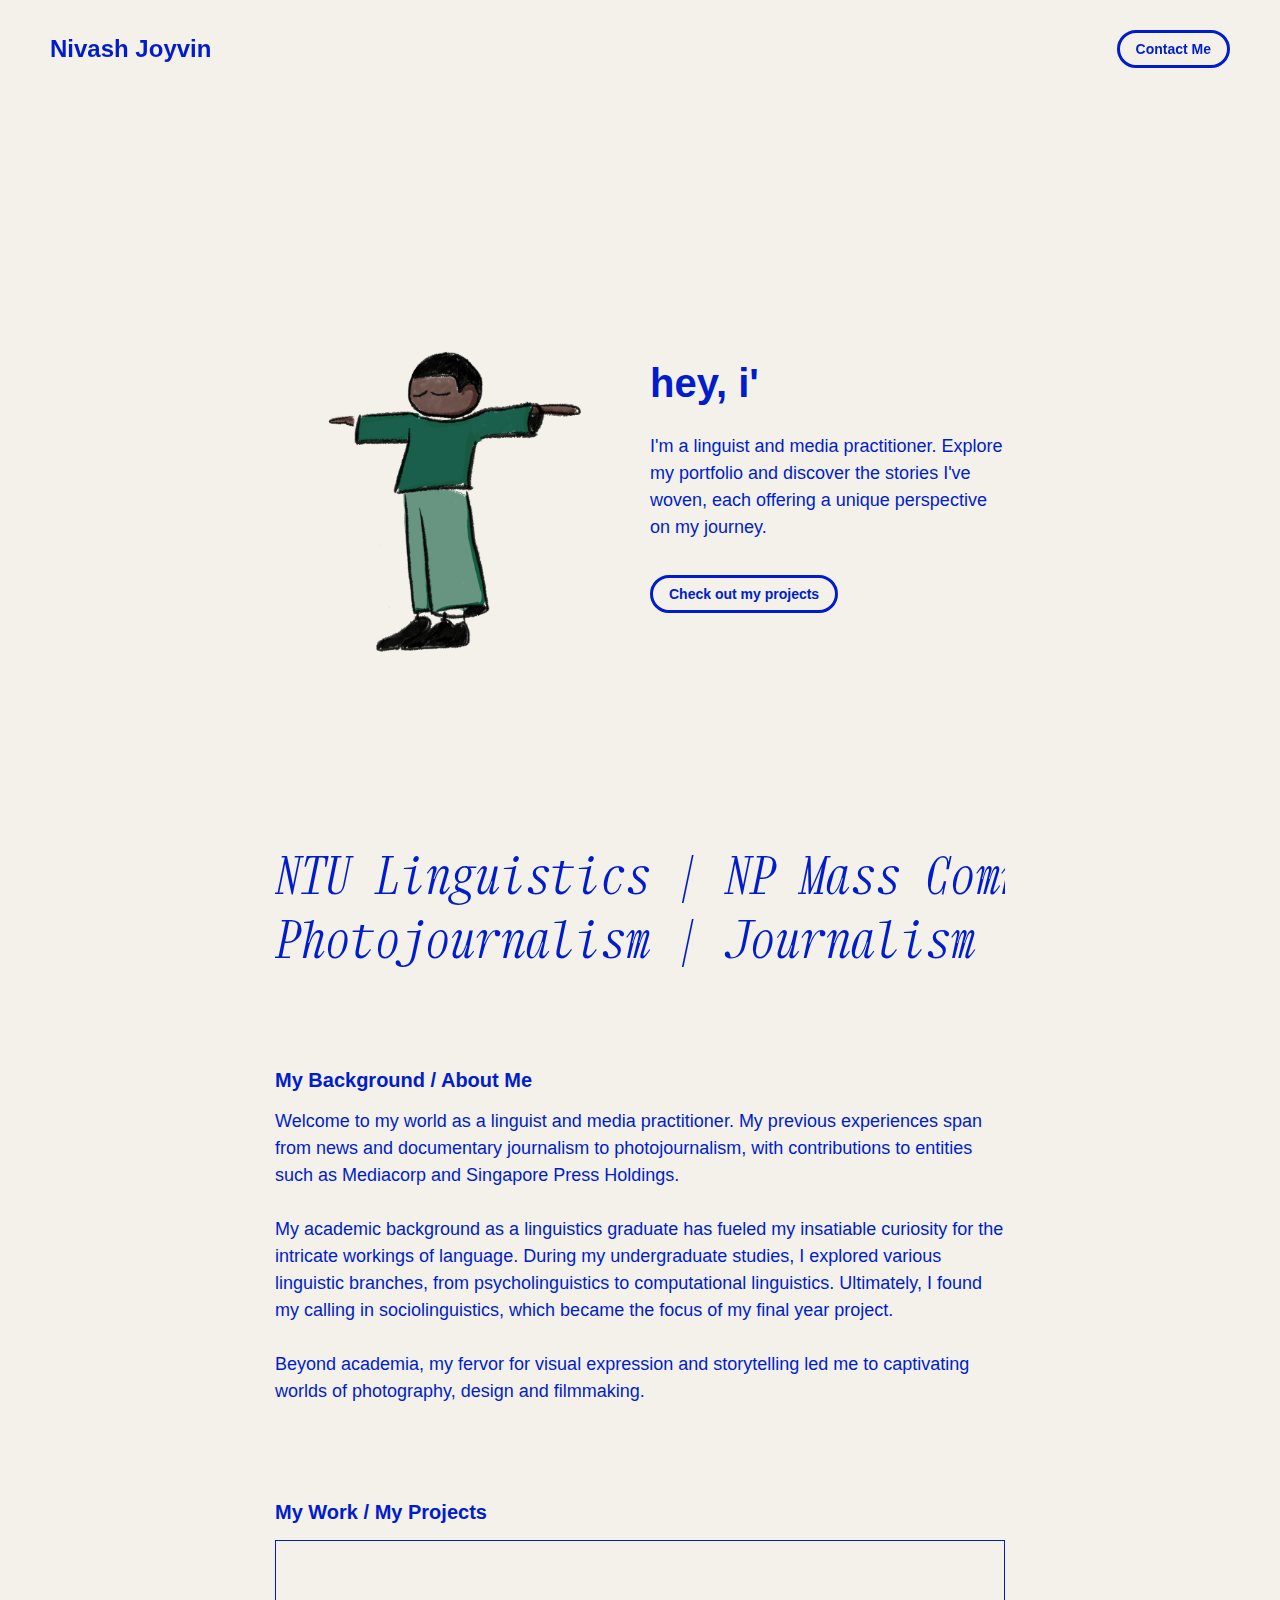
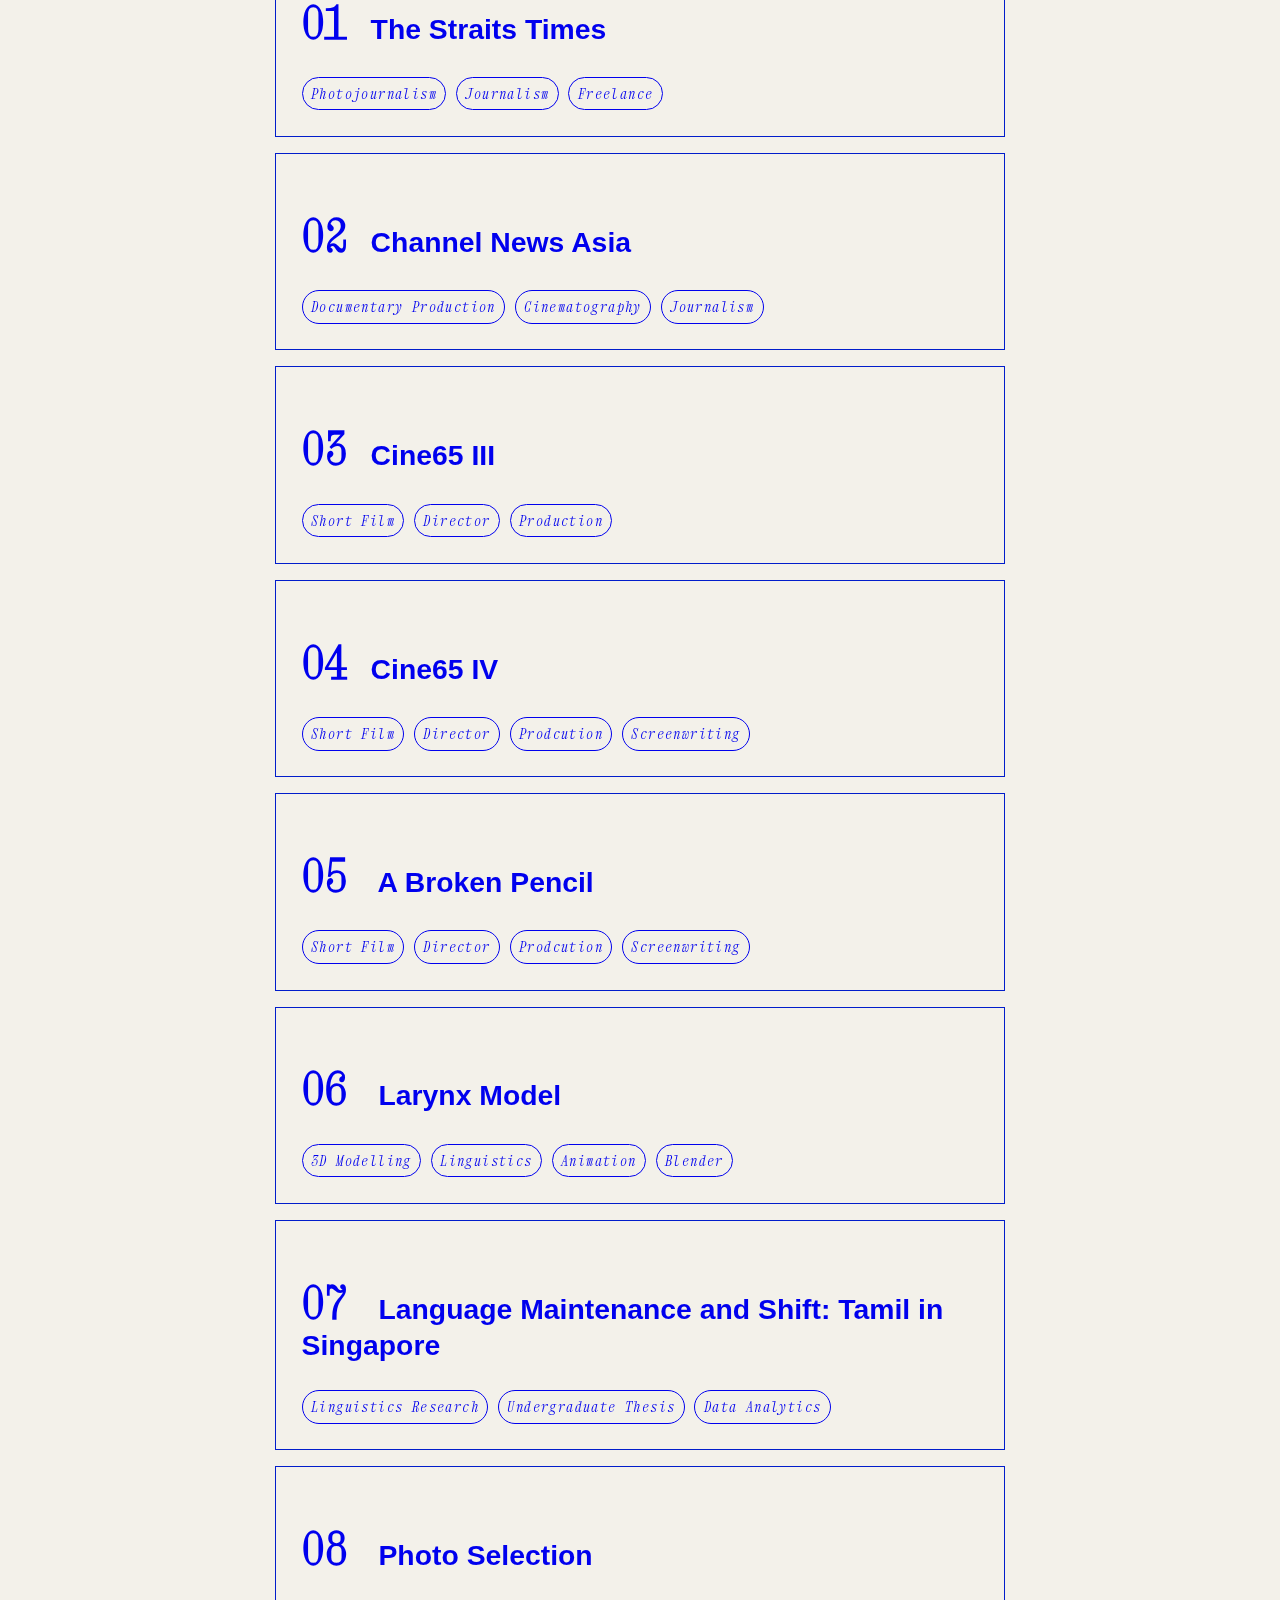
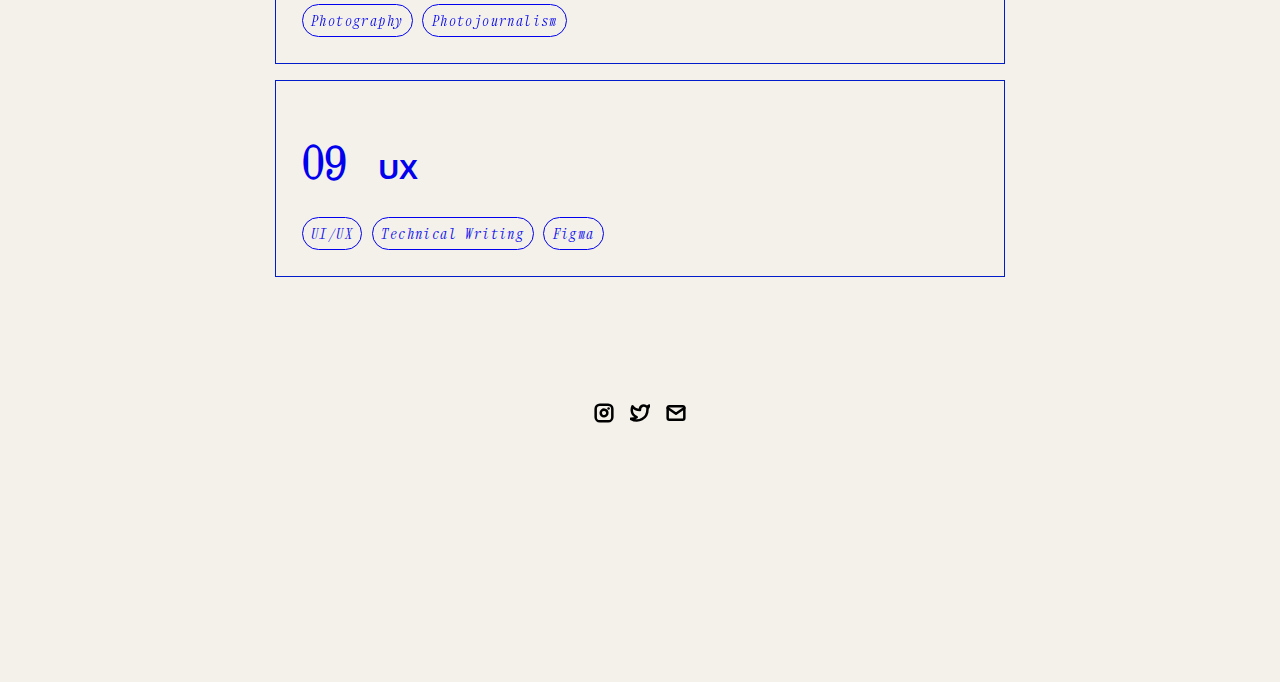
==== index.html @ 5ae0de82 "indrx_fox" ====
<!DOCTYPE html>
<html lang="en">
	<head>
		<meta charset="utf-8">

    <!-- 
      TODO

      Upload your Unemployable (or whatever photo you like) to the assets/images folder
      and change the name of the image below to match the uploaded one

      Change the title in the <title> tag to whatever you would like the title of your portfolio to be

      This should be the same across all pages.
     -->
    <link rel="icon" href="./assets/images/meart.png" />
		<title>nivash joyvin</title>
    <meta name="description" content="A portfolio template for the Unemployables community.">
    <meta name="viewport" content="width=device-width, initial-scale=1" />

		<link rel="stylesheet" href="./css/layout.css">

    
    <link rel="stylesheet" href="./css/typography.css">
    <link rel="stylesheet" href="./css/utilities.css">

		<script defer src="./js/script.js"></script>
	</head>
	<body>
    <!-- NAVBAR -->
    <div class="navbar">
      <a class="nav-title-link" href="./index.html">
        <!-- TODO - Change the "Portfolio Title" to whatever you want displayed in the top left -->
        <span class="nav-title">Nivash Joyvin</span>
         <!-- TODO - Change the email after 'mailto:' to your email address for contact -->
        <a class="button" href="mailto:nivash.jx@gmail.com">
          <span class="button-text">Contact Me</span>
        </a>
      </a>
    </div>

    <!-- MAIN PAGE CONTENT -->
    <div id="main-content">

      <!-- PORTFOLIO HEADER -->
      <div id="portfolio-header">
        <div id="portfolio-header-image-container">
          <!-- 
            TODO

            - Change the img "src" attribute to point to the Unemployable image you uploaded (or whatever image).
            - Change the number to point to your Unemployable & replace the OpenSea link with your own
            - If you aren't using an Unemployable as your image, remove the entire "a" element
          -->
          <img src="./assets/images/meart.png" class="portfolio-header-image" style="padding-bottom: 10%;">
        
        </div>

          <!-- 
            TODO

            - Change the main-title to whatver you want
            - Change the body-text after that to a quick introduction to what you do
            - Edit the button text if you feel like it. It will link to the projects section below.
          -->
        <div id="portfolio-header-text-container">
            <div class="header-text">
             <span class="main-title" id="main-title"></span> 
              <div class="body-text"> <br>
                I'm a linguist and media practitioner.
                Explore my portfolio and discover the stories I've woven, each offering a unique perspective on my journey.</div>
            </div>
            <a class="button" id="my-work-link">
              <span class="button-text">Check out my projects</span> 
            </a>
        </div>
          
      </div>
      <div class="horizontal-scrolling-items">

        <div class="horizontal-scrolling-items__item">
       NTU Linguistics | NP Mass Communication | NTU Linguistics | NP Mass Communication | NTU Linguistics | NP Mass Communication | NTU Linguistics | NP Mass Communication 
        </div>
        <div class="horizontal-scrolling-items__item">
          Photojournalism | Journalism | UX design | Videography | Writing | 3D modelling | Photojournalism | Journalism | UX design | Videography | Writing | 3D modelling |
          </div>
          
        </div>

      <!-- ABOUT SECTION -->
      <!-- 
        TODO

        - Change the subheader-text to whatever header you want
        - Add paragraphs using the <div class="body-text"></div> elements in the "about-section-content"
      -->
      <div id="about-section">
        <span class="subheader-text">My Background / About Me</span>
        <div class="about-section-content">
          <div class="body-text">
            Welcome to my world as a linguist and media practitioner. My previous experiences span from news and documentary journalism to photojournalism, with contributions to entities such as Mediacorp and Singapore Press Holdings.
            <br><br>
            My academic background as a linguistics graduate has fueled my insatiable curiosity for the intricate workings of language. During my undergraduate studies, I explored various linguistic branches, from psycholinguistics to computational linguistics. Ultimately, I found my calling in sociolinguistics, which became the focus of my final year project.
            <br><br>
            Beyond academia, my fervor for visual expression and storytelling led me to captivating worlds of photography, design and filmmaking. 
          </div>
        </div>
      </div>

      <!-- PROJECTS / MY WORK SECTION -->
      <div id="my-work-section">
        <!-- TODO - Change the subheader-text to whatever you want the Projects section header to say -->
        <span class="subheader-text">My Work / My Projects</span>

        <a href="project-pages/st.html" class="case-study-list-item w-inline-block">
           <div class="case-container">
            <h3 class="title-large" style="text-decoration: none;">
              <span class="text-span-8" style="text-decoration: none;">01</span>The Straits Times
            </h3>

            <div class="discipline-tags">
              <div class="tag">Photojournalism</div>
              <div class="tag">Journalism</div>
              <div class="tag">Freelance</div>
            </div>
            </div>
         </a>   

         <a href="project-pages/cna.html" class="case-study-list-item w-inline-block">
          <div class="case-container">
           <h3 class="title-large">
             <span class="text-span-8">02</span>Channel News Asia
           </h3>
           <div class="discipline-tags">
            <div class="tag">Documentary production</div>
            <div class="tag">Cinematography</div>
            <div class="tag">Journalism</div>
          </div>
           </div>
         </a>    

         <a href="project-pages/cine3.html" class="case-study-list-item w-inline-block">
          <div class="case-container">
           <h3 class="title-large">
             <span class="text-span-8">03</span>Cine65 III
           </h3>
           <div class="discipline-tags">
            <div class="tag">Short Film</div>
            <div class="tag">Director</div>
            <div class="tag">Production</div>
          </div>
           </div>
         </a>
         
         <a href="project-pages/cine4.html" class="case-study-list-item w-inline-block">
          <div class="case-container">
           <h3 class="title-large">
             <span class="text-span-8">04</span>Cine65 IV
           </h3>
           <div class="discipline-tags">
            <div class="tag">Short Film</div>
            <div class="tag">Director</div>
            <div class="tag">Prodcution</div>
            <div class="tag">Screenwriting</div>
          </div>
           </div>
         </a>  


         <a href="project-pages/pencil.html" class="case-study-list-item w-inline-block">
          <div class="case-container">
           <h3 class="title-large">
             <span class="text-span-8">05</span> A Broken Pencil
           </h3>
           <div class="discipline-tags">
            <div class="tag">Short Film</div>
            <div class="tag">Director</div>
            <div class="tag">Prodcution</div>
            <div class="tag">Screenwriting</div>
          </div>
           </div>
         </a>  


        
         <a href="project-pages/larynx.html" class="case-study-list-item w-inline-block">
          <div class="case-container">
           <h3 class="title-large">
             <span class="text-span-8">06</span> Larynx Model
           </h3>
           <div class="discipline-tags">
            <div class="tag">3D modelling</div>
            <div class="tag">Linguistics</div>
            <div class="tag">Animation</div>
            <div class="tag">Blender</div>
          </div>
           </div>
         </a> 
         
        
         <a href="project-pages/fyp.html" class="case-study-list-item w-inline-block">
          <div class="case-container">
           <h3 class="title-large">
             <span class="text-span-8">07</span> Language Maintenance and Shift: Tamil in Singapore
           </h3>
           <div class="discipline-tags">
            <div class="tag">Linguistics Research</div>
            <div class="tag">Undergraduate Thesis</div>
            <div class="tag">Data analytics</div>
          </div>
           </div>
         </a>  

         
         <a href="project-pages/photography.html" class="case-study-list-item w-inline-block">
          <div class="case-container">
           <h3 class="title-large">
             <span class="text-span-8">08</span> Photo Selection
           </h3>
           <div class="discipline-tags">
            <div class="tag">Photography</div>
            <div class="tag">Photojournalism</div>
          </div>
           </div>
         </a> 

         <a href="project-pages/UxWriting.html" class="case-study-list-item w-inline-block">
          <div class="case-container">
           <h3 class="title-large">
             <span class="text-span-8">09</span> UX
           </h3>
           <div class="discipline-tags">
            <div class="tag">UI/UX</div>
            <div class="tag">Technical Writing</div>
            <div class="tag">Figma</div>
          </div>
           </div>
         </a> 

      <!--
        <div class="projects-container">
            TODO

            This is where the project cards live. Here's a base level project card for you to copy:
            <div class="project-card">
              <img src="./assets/images/IMAGE_NAME" class="project-image">
              <div class="project-card-text-container">
                <div class="subheader-text project-title">PROJECT_NAME</div>
                <div class="body-text project-card-text">SMALL_PROJECT_DESCRIPTION</div>
              </div>
              <a class="button" href="./project-pages/PROJECT_PAGE_NAME.html">
                <span class="button-text">Read More</span>
                <image src="./assets/icons/arrow-right.svg" class="right-arrow-icon"/>
              </a>
            </div>

            - To add a project to the this area, copy the above, paste it below this comment, and change the following:
                - IMAGE_NAME: the name of the image file in assets/images
                - PROJECT_NAME: the name of the project (keep it short, it only shows 1 line)
                - SMALL_PROJECT_DESCRIPTION: a quick project description (max 4 lines)
                - PROJECT_PAGE_NAME.html: the html filename for the project (must be in project-pages folder)
       

    

          <div class="project-card">
            <img src="./assets/images/desktop.jpeg" class="project-image">
            <div class="project-card-text-container">
              <div class="subheader-text project-title">Project Name</div>
              <div class="body-text project-card-text">Elit pellentesque habitant morbi tristique senectus et netus et. Elementum tempus egestas sed sed risus pretium quam. Nibh ipsum consequat nisl vel pretium</div>
            </div>
            <a class="button" href="./project-pages/project-template.html">
              <span class="button-text">Read More</span>
              <image src="./assets/icons/arrow-right.svg" class="right-arrow-icon"/>
            </a>
          </div>
          <div class="project-card">
            <img src="./assets/images/code.jpeg" class="project-image">
            <div class="project-card-text-container">
              <div class="subheader-text project-title">Project Name</div>
              <div class="body-text project-card-text">Elit pellentesque habitant morbi tristique senectus et netus et. Elementum tempus egestas sed sed risus pretium quam. Nibh ipsum consequat nisl vel pretium</div>
            </div>
            <a class="button" href="./project-pages/project-template.html">
              <span class="button-text">Read More</span>
              <image src="./assets/icons/arrow-right.svg" class="right-arrow-icon"/>
            </a>
          </div>
          <div class="project-card">
            <img src="./assets/images/sketchbook.jpeg" class="project-image">
            <div class="project-card-text-container">
              <div class="subheader-text project-title">Super Long Project Name That Should be Hidden</div>
              <div class="body-text project-card-text">Elit pellentesque habitant morbi tristique senectus et netus et. Elementum tempus egestas sed sed risus pretium quam. Nibh ipsum consequat nisl vel pretium</div>
            </div>
            <a class="button" href="./project-pages/project-template.html">
              <span class="button-text">Read More</span>
              <image src="./assets/icons/arrow-right.svg" class="right-arrow-icon"/>
            </a>
          </div>
        </div>
      </div>
    -->
    </div>


    <!-- FOOTER -->
    <div id="footer">
      <!-- 
        TODO - Change href to your Instagram account (can also delete entire "a" element if no Instagram) 

        This should be the same across all pages.
      -->
      <a class="icon-link" target="_blank" href="#">
        <image src="./assets/icons/instagram.svg" class="footer-icon"/>
      </a>
      <!-- 
        TODO - Change href to your Twitter account (can also delete entire "a" element if no Twitter) 
      
        This should be the same across all pages.
      -->
      <a class="icon-link" target="_blank" href="#">
        <image src="./assets/icons/twitter.svg"class="footer-icon"/> 
      </a>
      <!-- 
        TODO - Change the email after "mailto" to your contact email 
      
        This should be the same across all pages.
      -->
      <a class="icon-link" href="mailto:nivash.jx@gmail.com">
        <image src="./assets/icons/mail.svg" class="footer-icon"/>
      </a>
    </div>

	</body>

  <script>


    var i = 0;
    var txt = 'hey, i\'m Nivash ';
    var speed = 50;
    
    function typeWriter() {
      if (i < txt.length) {
        document.getElementById("main-title").innerHTML += txt.charAt(i);
        i++;
        setTimeout(typeWriter, 40);
      }
    }
    typeWriter();

</script>
</html>
---- css/layout.css ----
* {
  box-sizing: border-box;
}

html {
  text-size-adjust: none;
  -webkit-text-size-adjust: none;
  -moz-text-size-adjust: none;
  -ms-text-size-adjust: none;
}

body {
  margin: 0;
  -webkit-font-smoothing: antialiased;
  -moz-osx-font-smoothing: grayscale;
  background-color: rgb(243,241,234);
  display: flex;
  flex-direction: column;
}




/* Main Page Layout */

#main-content {
  margin: 225px 425px;
  display: flex;
  flex-direction: column;
  gap: 96px;
}




/* Portfolio Header */

#portfolio-header {
  display: flex;
  gap: 20px;
  align-items: center;
}

#portfolio-header-image-container {
  display: flex;
  flex-direction: column;
  gap: 10px;
  flex-basis: 50%;
}

.portfolio-header-image {
  width: 100%;
  height: auto;
}

#portfolio-header-text-container {
  display: flex;
  flex-direction: column;
  gap: 34px;
  flex-basis: 50%;
}




.horizontal-scrolling-items  {
  overflow: hidden;
  z-index: 1;
  margin: 0;
  padding: 0;
}

.horizontal-scrolling-items__item  {
  overflow:hidden;
  height: 100%;
  white-space: nowrap;
  animation: scrollText 10s infinite linear;
  margin: 0;
  font-size: 0;
  display: inline-block;
  font-size: 50px;
  display: inline-block;
  min-width: 100vw;
  margin: 0;
  padding: 0;
  color: rgb(1,29,203);
  font-family: 'Xanh Mono', monospace;
  font-style: italic;
}


.horizontal-scrolling-items-imgs  {
  overflow: hidden;
  z-index: 1;
  margin: 0;
  padding: 0;
}

.horizontal-scrolling-items__item-imgs  {
  overflow:hidden;
  height: 100%;
  white-space: nowrap;
  animation: scrollText 10s infinite linear;
  margin: 0;
  font-size: 0;
  display: inline-block;
  font-size: 50px;
  display: inline-block;
  min-width: 100vw;
  margin: 0;
  padding: 0;
  color: rgb(1,29,203);
  font-family: ITC Garamond Std;
}






@keyframes scrollText {
  from {
    transform: translateX(0%);
  }
  to {
    transform: translateX(-50%);
  }
}



/* About Section */

#about-section {
  display: flex;
  flex-direction: column;
  gap: 16px;
}

.about-section-content {
  display: flex;
  flex-direction: column;
  gap: 34px;
}




/* Project Section */

#my-work-section {
  display: flex;
  flex-direction: column;
  gap: 16px;
}

.projects-container {
  display: flex;
  gap: 34px 16px;
  flex-wrap: wrap;
}

    /* Project Cards */

    .project-card {
      max-width: calc((100% - 32px) / 3);
      display: flex;
      flex-direction: column;
      gap: 34px;
    }

    .project-card-text-container {
      flex-direction: column;
      display: flex;
      gap: 16px
    }

    .project-image {
      width: 100%;
      height: 200px;
      object-fit: cover;
      object-position: center;
    }

    a.case-study-list-item {
      text-decoration: none;
    }

    .case-container{
      width: 88vw;
      height: auto;
      border: 1px solid rgb(1,29,203);
      flex-direction:row;
      justify-content: space-between;
      align-self: auto;
      align-items: center;
      padding: 2vw;
      display: flex;
      position: relative;
      max-width: 100%;
      display: inline-block;
      text-decoration: none;
      transition: border-radius .4s cubic-bezier(.645, .045, .355, 1), background-color .4s cubic-bezier(.645, .045, .355, 1);
    }

 

    .case-container:hover {
      background-color: rgb(1,29,203);
      color: white;
      border-radius: 50px;
      text-decoration: none;
    }

  
    .text-span-8 {
      padding-right: 1ch;
      font-family: 'Xanh Mono', monospace;
      font-size: 5vh;
      text-decoration: none;
    }

    .title-large{
      font-size: 3.15vh;
      text-decoration: none;
      font-family: 'Neue Haas Grotesk Display Pro', sans-serif;
      font-weight: 600;
    }

    .discipline-tags {
      grid-column-gap: .6em;
      grid-row-gap: .8em;
      flex-wrap: wrap;
      display: flex;
    }

    .tag {
      text-align: center;
      letter-spacing: .1em;
      text-transform: capitalize;
      border-style: solid;
      border-width: 1px;
      border-radius: 20px;
      padding: .5em .6em;
      font-family: 'Xanh Mono', monospace;
      font-size: 14px;
      font-style: italic;
      font-weight: 400;
      line-height: 1.25em;
    }
  





/* Project Pages */

#project-header {
  display: flex;
  flex-direction: column;
  gap: 16px;
}

.project-header-image {
  width: 100%;
  height: auto;
  padding-bottom: 40px;
}

#project-details {
  display: flex;
  flex-direction: column;
  gap: 16px;
}

.project-details-content {
  display: flex;
  flex-direction: column;
  gap: 34px;
}


/*New photo gallery*/

.photo-container{
  display: flex;
  flex-direction: column;
  justify-content: center;
  align-items: center;
}

.photo-container .box{
  display: flex;
  flex-direction: row;
  justify-content: space-between;
  margin-left:10%;
  margin-right: 10%;
  padding-top:none;
}

.photo-container .box .dream{
  display: flex;
  flex-direction: column;
  width: 32.5%;
}

.photo-container .box .dream img{
  width:100%;
  padding-bottom: 15px;
  
}


    /* Project Gallery */

    #project-gallery {
      display: flex;
      flex-direction: column;
      gap: 16px;
    }

    .project-gallery-content {
      display: flex;
      flex-wrap: wrap;
      gap: 34px 16px;
    }

    .gallery-image-container {
      width: 100%;
      display: flex;
      flex-direction: column;
      gap: 10px;
    }

    .gallery-image-container.half-width {
      width: calc((100% - 16px) / 2);
    }

    .gallery-image {
      width: 100%;
      height: auto;
    }

    /*sidescroll gallery*/

    div.scroll-container {
      background-color: #333;
      overflow: auto;
      white-space: nowrap;
      padding: 10px;
    }
    
    div.scroll-container img {
      padding: 10px;
    }    

/* Extra Extra large devices (large laptops and desktops, 1200px and below) */
@media only screen and (max-width: 1600px) {
  #main-content {
    margin: 225px 275px;
  }
}

/* Extra large devices (large laptops and desktops, 1200px and below) */
@media only screen and (max-width: 1200px) {
  #main-content {
    margin: 225px 175px;
  }
}

/* Large devices (laptops/desktops, 1000px and below) */
@media only screen and (max-width: 1000px) {
  #main-content {
    margin: 225px 75px;
  }
}

/* Small devices (portrait tablets and large phones, 800px and below) */
@media only screen and (max-width: 800px) {
  #main-content {
    margin: 150px 50px;
  }

  #portfolio-header {
    flex-direction: column;
  }

  .project-card {
    max-width: calc((100% - 16px) / 2);
  }
}

/* Small devices (portrait tablets and large phones, 600px and below) */
@media only screen and (max-width: 600px) {
  #main-content {
    margin: 125px 20px;
  }

  .project-card {
    max-width: 100%;
  }
}
---- css/typography.css ----
@import url('//fonts.googleapis.com/css2?family=Inter:wght@300;800&family=Xanh+Mono&display=swap');
@import url('//fonts.googleapis.com/css2?family=Inter:wght@300;800&family=Xanh+Mono:ital@0;1&display=swap');
@import url('//fonts.cdnfonts.com/css/neue-haas-grotesk-display-pro');


body {
  font-family: 'Neue Haas Grotesk Display Pro', sans-serif;
}

.nav-title {
  font-weight: 700;
  font-size: 24px;
  color: rgb(1,29,203);
}

.button-text {
  font-size: 14px;
  font-weight: 700;
  color: rgb(1,29,203);
}

.image-caption {
  font-size: 14px;
  font-weight: 500;
}

.main-title {
  font-size: 40px;
  font-weight: 700;
  color: rgb(1,29,203);
}

.subheader-text {
  font-size: 20px;
  font-weight: 700;
  color: rgb(1,29,203);
}

.body-text {
  font-size: 18px;
  font-weight: 350;
  line-height: 150%;
  color: rgb(1,29,203);
  font-family:'Neue Haas Grotesk Display Pro', sans-serif;
}

.body-code {
  font-size: 16px;
  font-weight: 500;
  background-color: rgb(234, 234, 234);
  padding: 50px;
}

.project-card-text {
  overflow: hidden;
  text-overflow: ellipsis;
  display: -webkit-box;
  -webkit-line-clamp: 4;
  -webkit-box-orient: vertical;
}

.project-title {
  overflow: hidden;
  text-overflow: ellipsis;
  display: -webkit-box;
  -webkit-line-clamp: 1;
  -webkit-box-orient: vertical;
  color: rgb(1,29,203);
}
---- css/utilities.css ----
body, html {
  padding: 0;
  margin: 0;
  }
  
  

/* Icons */

.right-arrow-icon {
  width: 16px;
  height: 16px;
  margin-top: 1px;
}

.footer-icon {
  width: 20px;
  height: 20px;
}

a.icon-link {
  transition: transform 200ms ease-in-out;
}

a.icon-link:hover {
  cursor: pointer;
  stroke-width: 5;
  margin: 0;
  transform: rotate(15deg);
}


/* Navbar Styling */

.navbar {
  width: 100%;
  padding: 30px 50px;
  display: flex;
  justify-content: space-between;
  align-items: center;
  position: fixed;
  top: 0;
  left: 0;
}

.nav-title-link {
  color: black;
  text-decoration: none;
}

.nav-title-link:hover {
  text-decoration: underline;
}

/* Small devices (portrait tablets and large phones, 800px and below) */
@media only screen and (max-width: 800px) {
  .navbar {
    padding: 20px 20px;
    background-color: rgb(243,241,234);
  }
}


/* Button Styling */

a.button {
  padding: 8px 16px;
  border: 3px solid rgb(1,29,203);
  border-radius: 50px;
  color: rgb(1,29,203);
  text-decoration: none;
  width: fit-content;
  display: flex;
  gap: 5px;
  align-items: center;
}

a.button:hover {
  text-decoration: underline;
  text-decoration-thickness: 2px;
  cursor: pointer;
}

/* Lightbox Styling */
a.lightbox img {
  height: 150px;
  border: 3px solid white;
  box-shadow: 0px 0px 8px rgba(0,0,0,.3);
  margin: 94px 20px 20px 20px;
  }
  
  /* Styles the lightbox, removes it from sight and adds the fade-in transition */
  
  .lightbox-target {
  position: fixed;
  top: -100%;
  width: 100%;
  background: rgba(0,0,0,.7);
  width: 100%;
  opacity: 0;
  -webkit-transition: opacity .5s ease-in-out;
  -moz-transition: opacity .5s ease-in-out;
  -o-transition: opacity .5s ease-in-out;
  transition: opacity .5s ease-in-out;
  overflow: hidden;
   
  }
  
  /* Styles the lightbox image, centers it vertically and horizontally, adds the zoom-in transition and makes it responsive using a combination of margin and absolute positioning */
  
  .lightbox-target img {
  margin: auto;
  position: absolute;
  top: 0;
  left:0;
  right:0;
  bottom: 0;
  max-height: 0%;
  max-width: 0%;
  border: 3px solid white;
  box-shadow: 0px 0px 8px rgba(0,0,0,.3);
  box-sizing: border-box;
  -webkit-transition: .5s ease-in-out;
  -moz-transition: .5s ease-in-out;
  -o-transition: .5s ease-in-out;
  transition: .5s ease-in-out;
    
  }
  
  /* Styles the close link, adds the slide down transition */
  
  a.lightbox-close {
  display: block;
  width:50px;
  height:50px;
  box-sizing: border-box;
  background: white;
  color: black;
  text-decoration: none;
  position: absolute;
  top: -80px;
  right: 0;
  -webkit-transition: .5s ease-in-out;
  -moz-transition: .5s ease-in-out;
  -o-transition: .5s ease-in-out;
  transition: .5s ease-in-out;
  }
  
  /* Provides part of the "X" to eliminate an image from the close link */
  
  a.lightbox-close:before {
  content: "";
  display: block;
  height: 30px;
  width: 1px;
  background: black;
  position: absolute;
  left: 26px;
  top:10px;
  -webkit-transform:rotate(45deg);
  -moz-transform:rotate(45deg);
  -o-transform:rotate(45deg);
  transform:rotate(45deg);
  }
  
  /* Provides part of the "X" to eliminate an image from the close link */
  
  a.lightbox-close:after {
  content: "";
  display: block;
  height: 30px;
  width: 1px;
  background: black;
  position: absolute;
  left: 26px;
  top:10px;
  -webkit-transform:rotate(-45deg);
  -moz-transform:rotate(-45deg);
  -o-transform:rotate(-45deg);
  transform:rotate(-45deg);
  }
  
  /* Uses the :target pseudo-class to perform the animations upon clicking the .lightbox-target anchor */
  
  .lightbox-target:target {
  opacity: 1;
  top: 0;
  bottom: 0;
    overflow:scroll;
  }
  
  .lightbox-target:target img {
  max-height: 100%;
  max-width: 100%;
  }
  
  .lightbox-target:target a.lightbox-close {
  top: 0;
  }
  
  

/* Footer Styling */

#footer {
  width: 100%;
  display: flex;
  padding: 30px 50px;
  justify-content: center;
  align-items: center;
  gap: 16px;
}

/* Link Styling */
a.no-underline {
  text-decoration: none;
  color: black
}

a.no-underline:hover {
  text-decoration: underline;
  cursor: pointer;
}

a:visited { 
  text-decoration: none; 
  color:  rgb(1,29,203);
 }

/* Small devices (portrait tablets and large phones, 800px and below) */
@media only screen and (max-width: 800px) {
  #footer {
    padding: 20px 20px;
  }
}
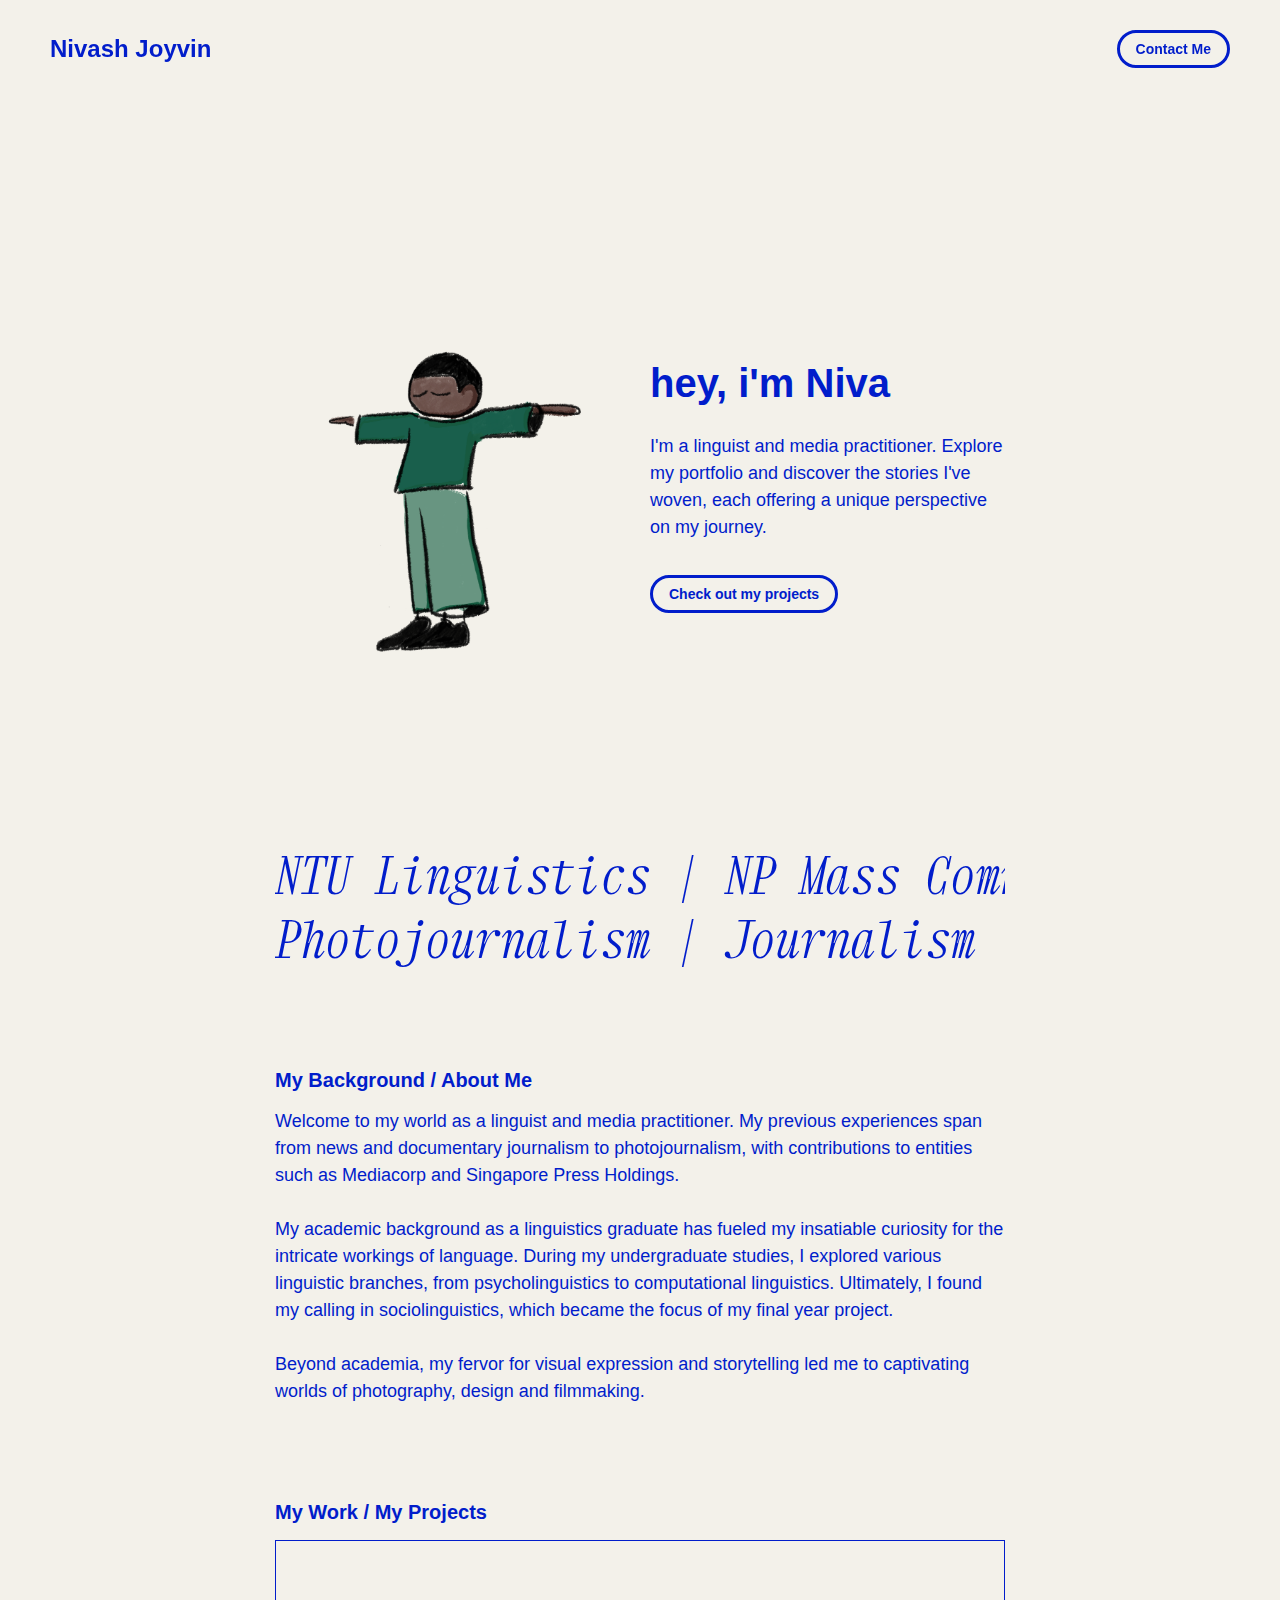
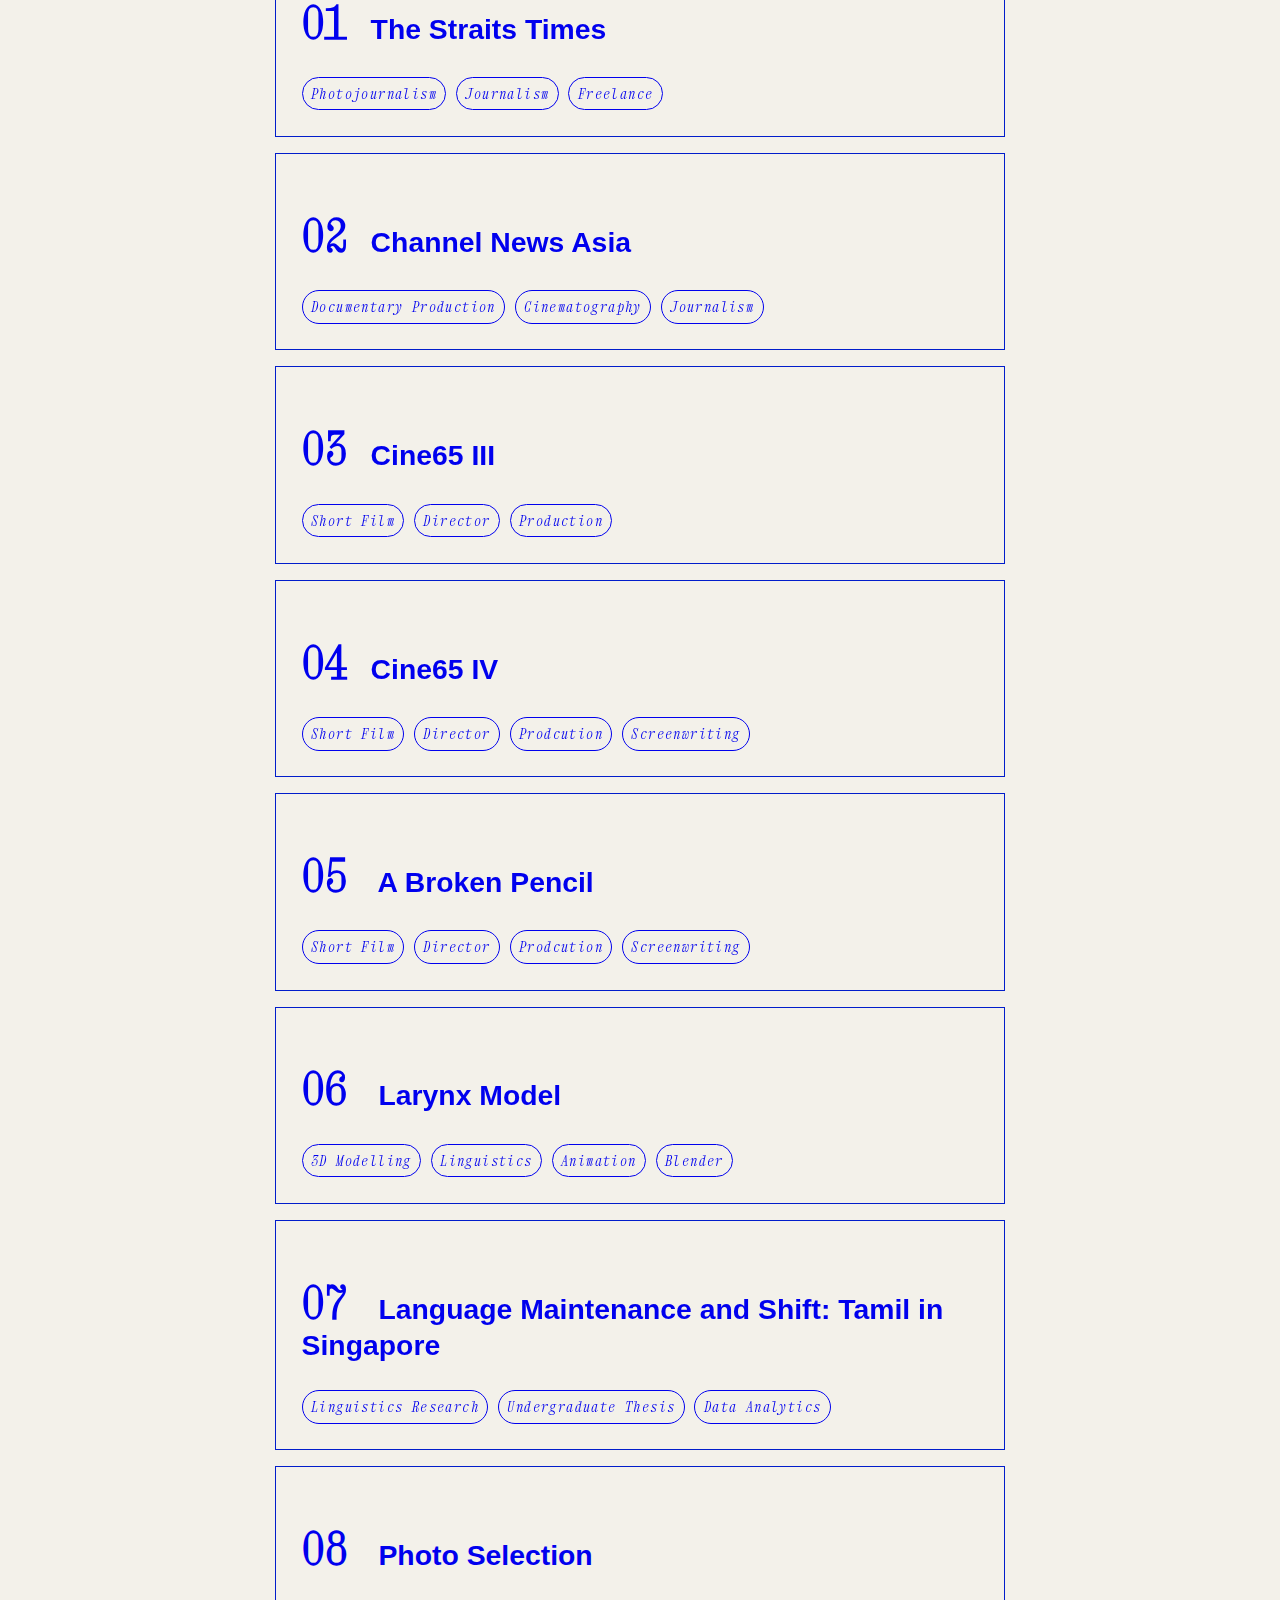
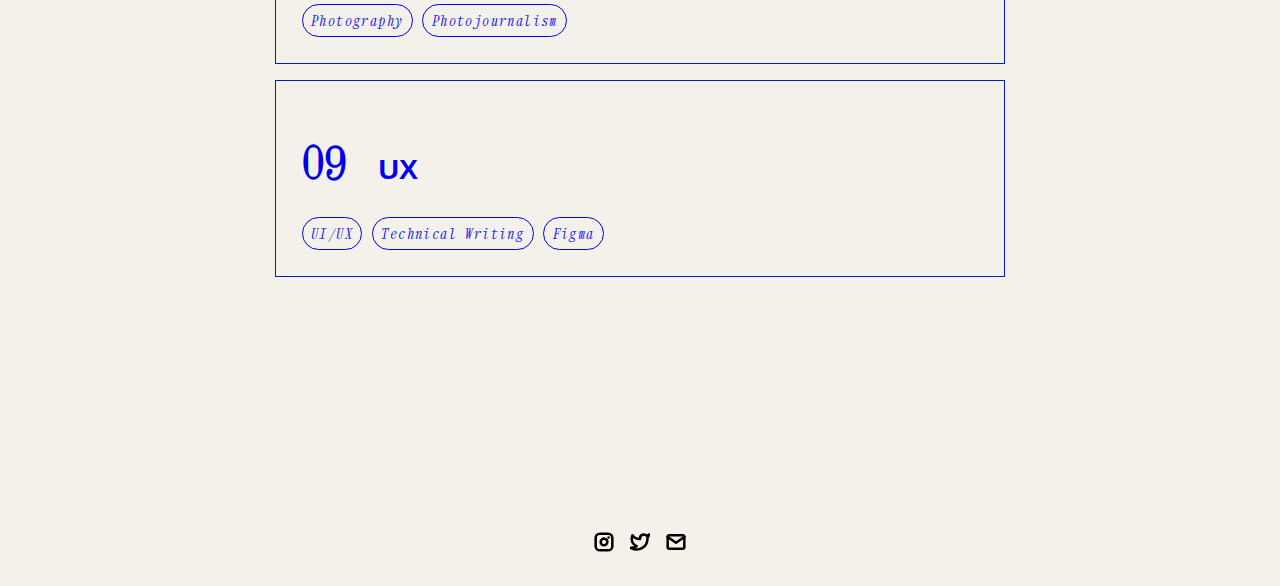
==== commit 6be1e904: "index_footer_fixed" ====
--- a/index.html
+++ b/index.html
@@ -233,72 +233,12 @@
             <div class="tag">UI/UX</div>
             <div class="tag">Technical Writing</div>
             <div class="tag">Figma</div>
-          </div>
+           </div>
            </div>
          </a> 
-
-      <!--
-        <div class="projects-container">
-            TODO
-
-            This is where the project cards live. Here's a base level project card for you to copy:
-            <div class="project-card">
-              <img src="./assets/images/IMAGE_NAME" class="project-image">
-              <div class="project-card-text-container">
-                <div class="subheader-text project-title">PROJECT_NAME</div>
-                <div class="body-text project-card-text">SMALL_PROJECT_DESCRIPTION</div>
-              </div>
-              <a class="button" href="./project-pages/PROJECT_PAGE_NAME.html">
-                <span class="button-text">Read More</span>
-                <image src="./assets/icons/arrow-right.svg" class="right-arrow-icon"/>
-              </a>
-            </div>
-
-            - To add a project to the this area, copy the above, paste it below this comment, and change the following:
-                - IMAGE_NAME: the name of the image file in assets/images
-                - PROJECT_NAME: the name of the project (keep it short, it only shows 1 line)
-                - SMALL_PROJECT_DESCRIPTION: a quick project description (max 4 lines)
-                - PROJECT_PAGE_NAME.html: the html filename for the project (must be in project-pages folder)
-       
-
-    
-
-          <div class="project-card">
-            <img src="./assets/images/desktop.jpeg" class="project-image">
-            <div class="project-card-text-container">
-              <div class="subheader-text project-title">Project Name</div>
-              <div class="body-text project-card-text">Elit pellentesque habitant morbi tristique senectus et netus et. Elementum tempus egestas sed sed risus pretium quam. Nibh ipsum consequat nisl vel pretium</div>
-            </div>
-            <a class="button" href="./project-pages/project-template.html">
-              <span class="button-text">Read More</span>
-              <image src="./assets/icons/arrow-right.svg" class="right-arrow-icon"/>
-            </a>
-          </div>
-          <div class="project-card">
-            <img src="./assets/images/code.jpeg" class="project-image">
-            <div class="project-card-text-container">
-              <div class="subheader-text project-title">Project Name</div>
-              <div class="body-text project-card-text">Elit pellentesque habitant morbi tristique senectus et netus et. Elementum tempus egestas sed sed risus pretium quam. Nibh ipsum consequat nisl vel pretium</div>
-            </div>
-            <a class="button" href="./project-pages/project-template.html">
-              <span class="button-text">Read More</span>
-              <image src="./assets/icons/arrow-right.svg" class="right-arrow-icon"/>
-            </a>
-          </div>
-          <div class="project-card">
-            <img src="./assets/images/sketchbook.jpeg" class="project-image">
-            <div class="project-card-text-container">
-              <div class="subheader-text project-title">Super Long Project Name That Should be Hidden</div>
-              <div class="body-text project-card-text">Elit pellentesque habitant morbi tristique senectus et netus et. Elementum tempus egestas sed sed risus pretium quam. Nibh ipsum consequat nisl vel pretium</div>
-            </div>
-            <a class="button" href="./project-pages/project-template.html">
-              <span class="button-text">Read More</span>
-              <image src="./assets/icons/arrow-right.svg" class="right-arrow-icon"/>
-            </a>
-          </div>
-        </div>
       </div>
-    -->
+      
+
     </div>
 
 
@@ -348,5 +288,5 @@
     }
     typeWriter();
 
-</script>
+  </script>
 </html>
--- a/css/typography.css
+++ b/css/typography.css
@@ -41,7 +41,7 @@
   font-weight: 350;
   line-height: 150%;
   color: rgb(1,29,203);
-  font-family:'Neue Haas Grotesk Display Pro', sans-serif;
+  font-family:'Mulish', sans-serif;
 }
 
 .body-code {
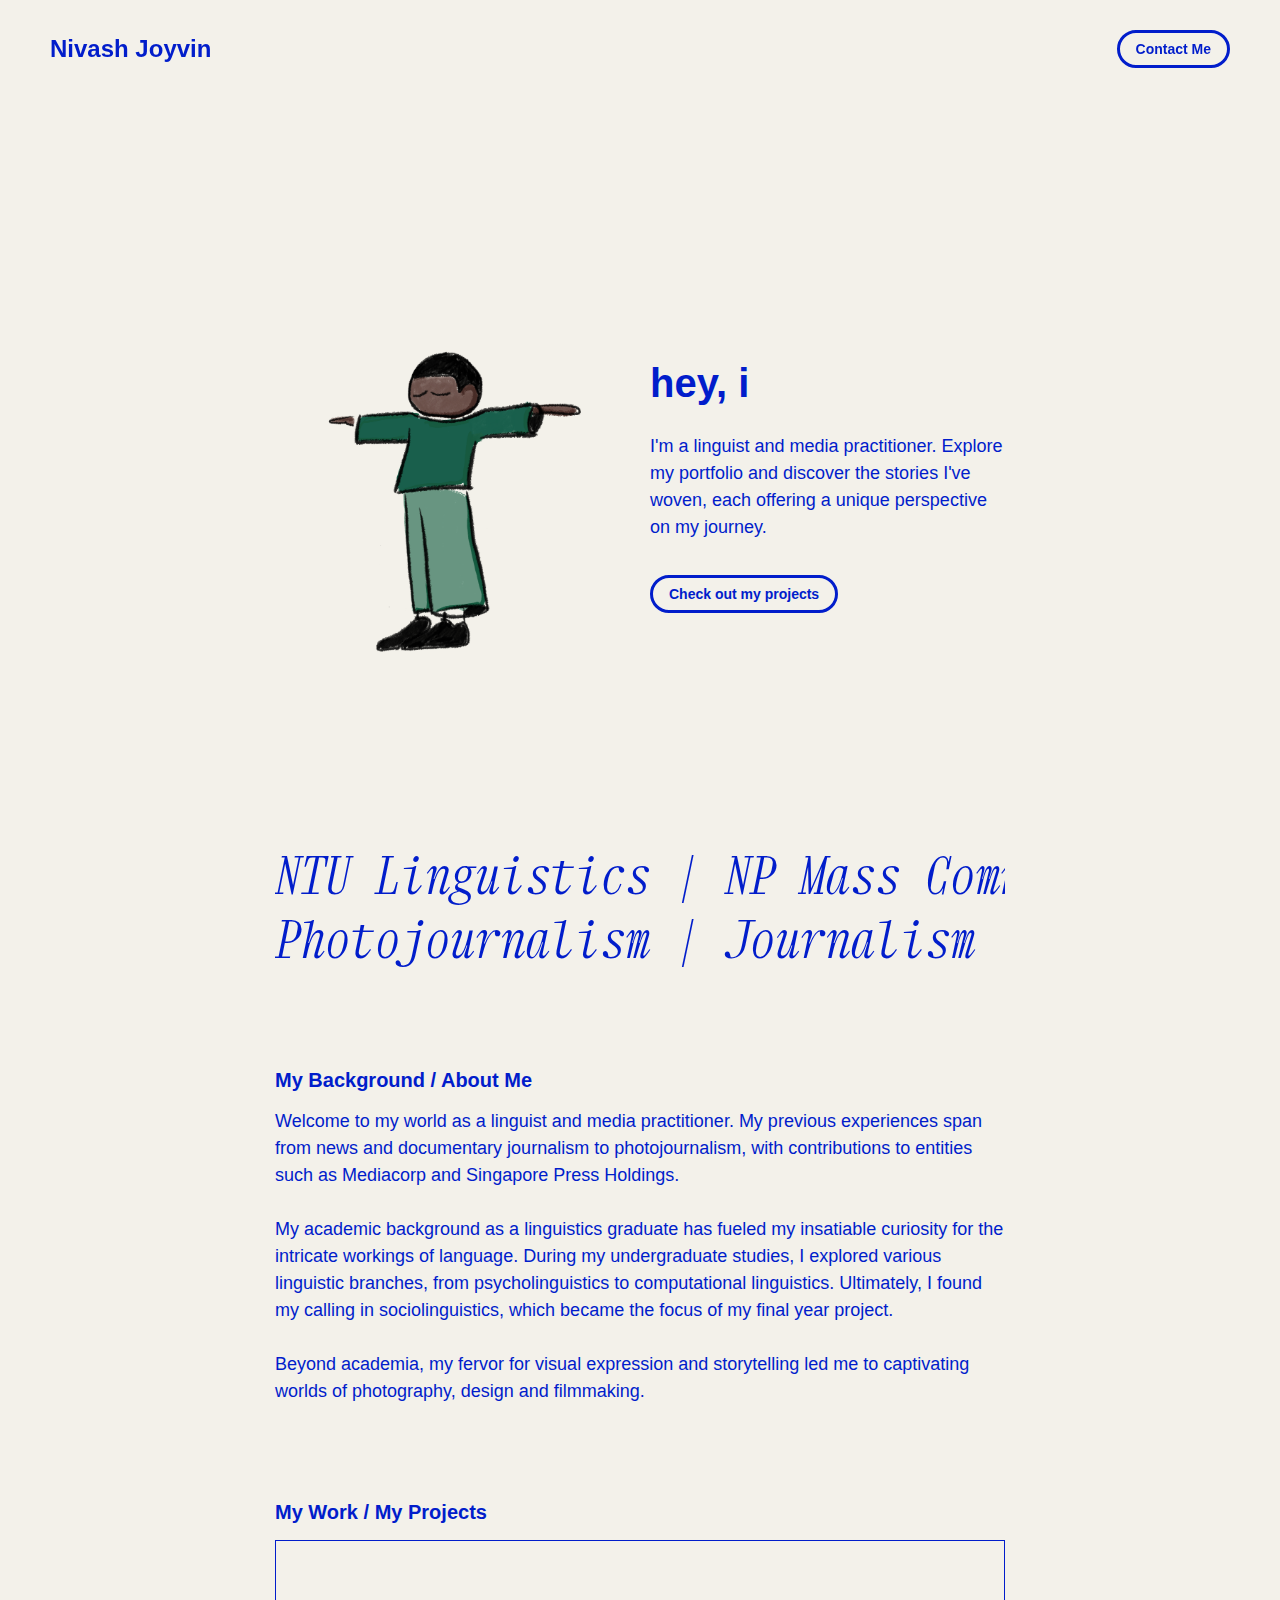
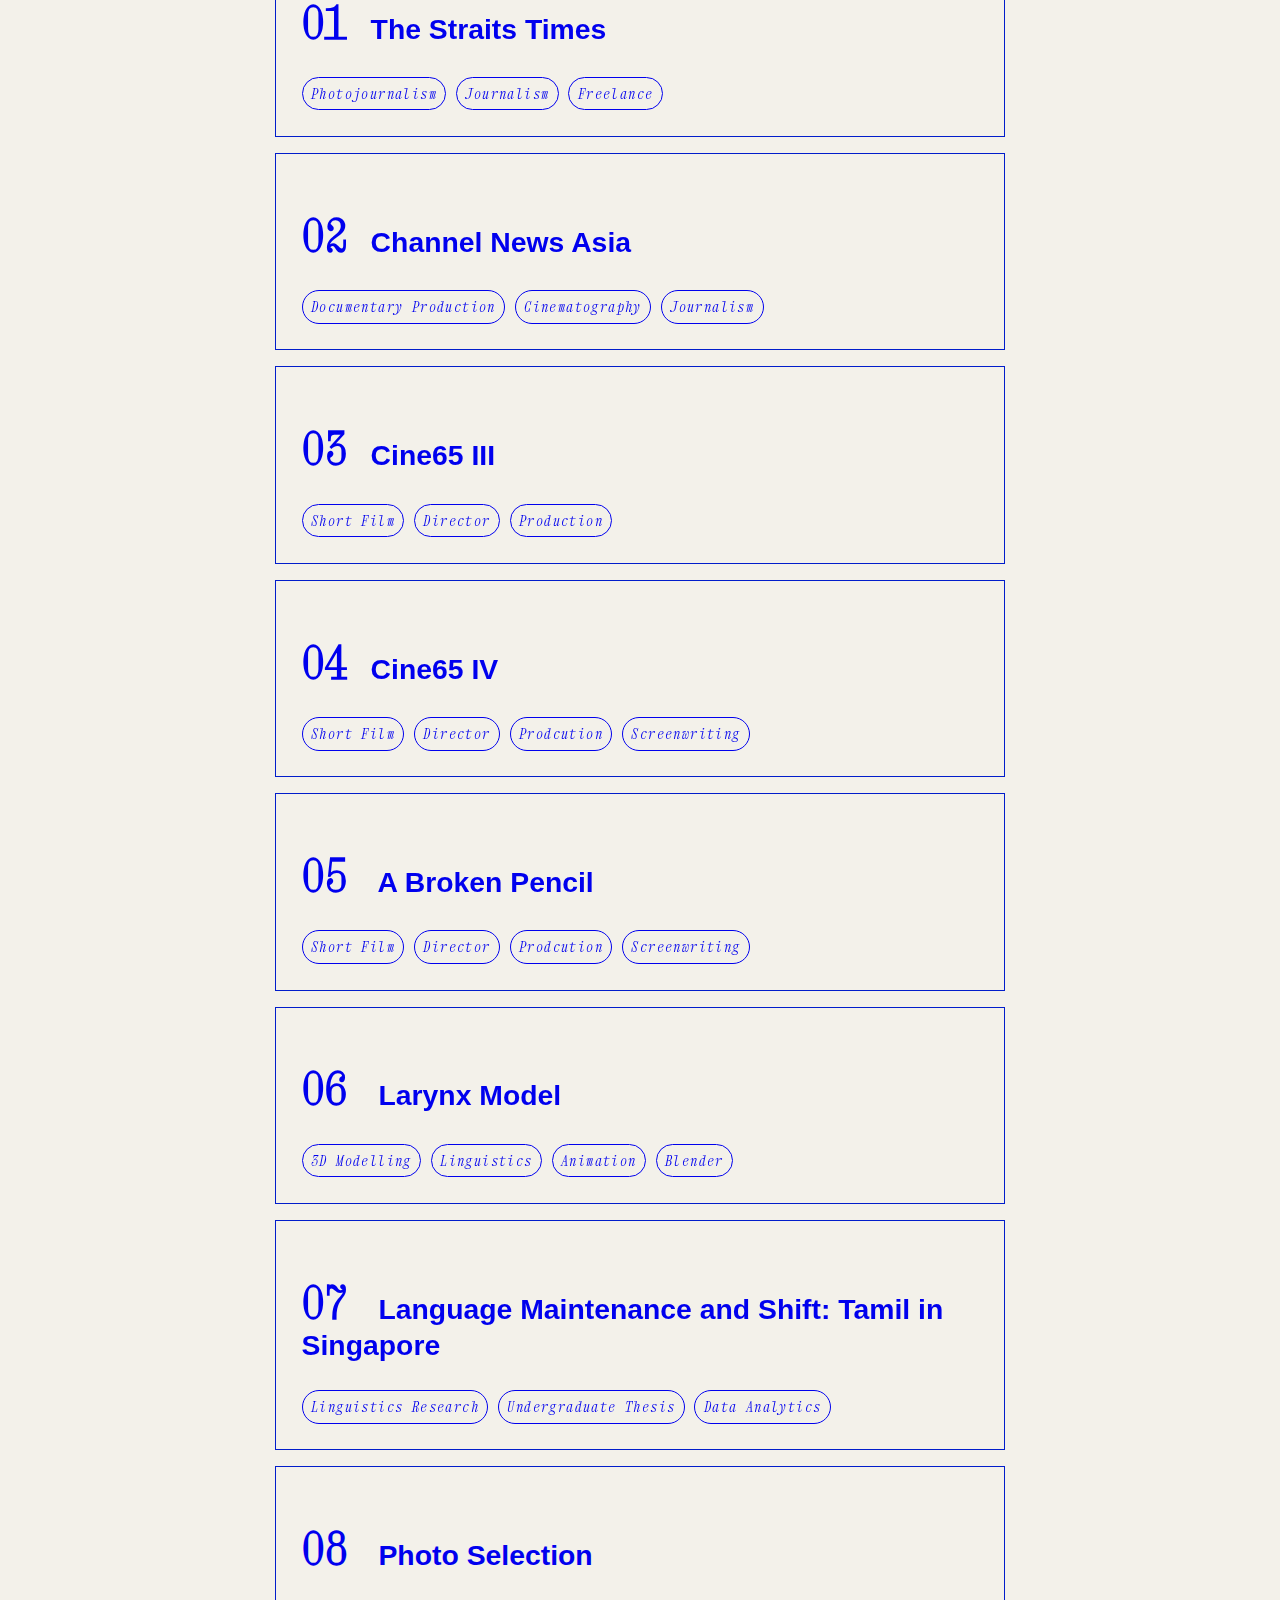
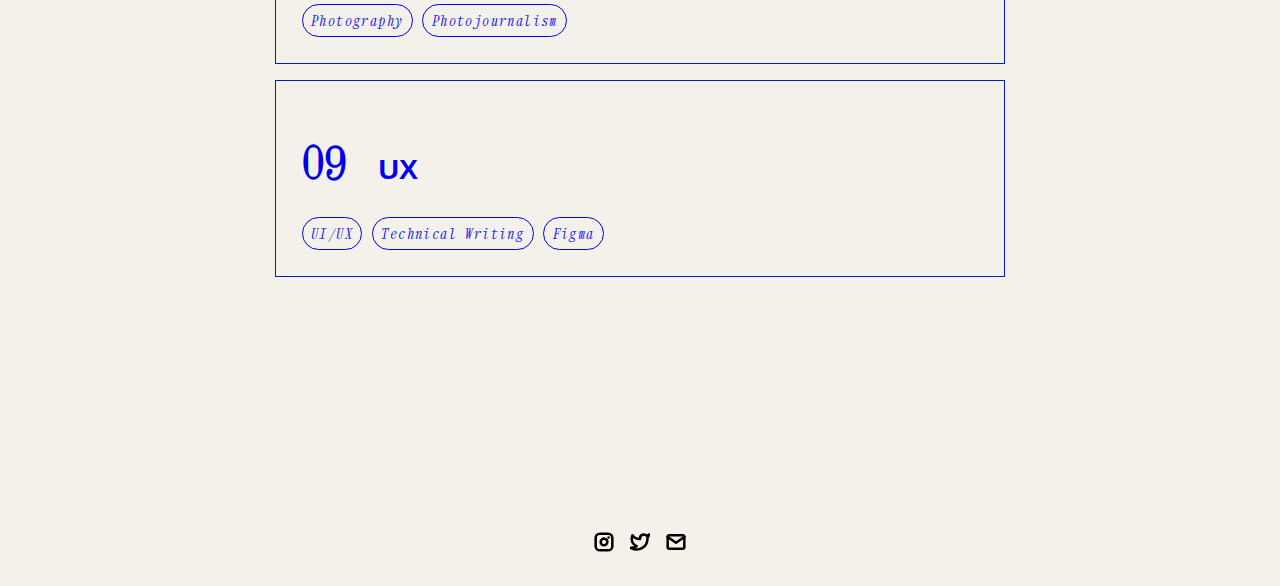
==== commit 09ac68d7: "icon_test_twodots" ====
--- a/index.html
+++ b/index.html
@@ -13,7 +13,7 @@
 
       This should be the same across all pages.
      -->
-    <link rel="icon" href="./assets/images/meart.png" />
+    <link rel="icon" href="../assets/images/meart.png" >
 		<title>nivash joyvin</title>
     <meta name="description" content="A portfolio template for the Unemployables community.">
     <meta name="viewport" content="width=device-width, initial-scale=1" />
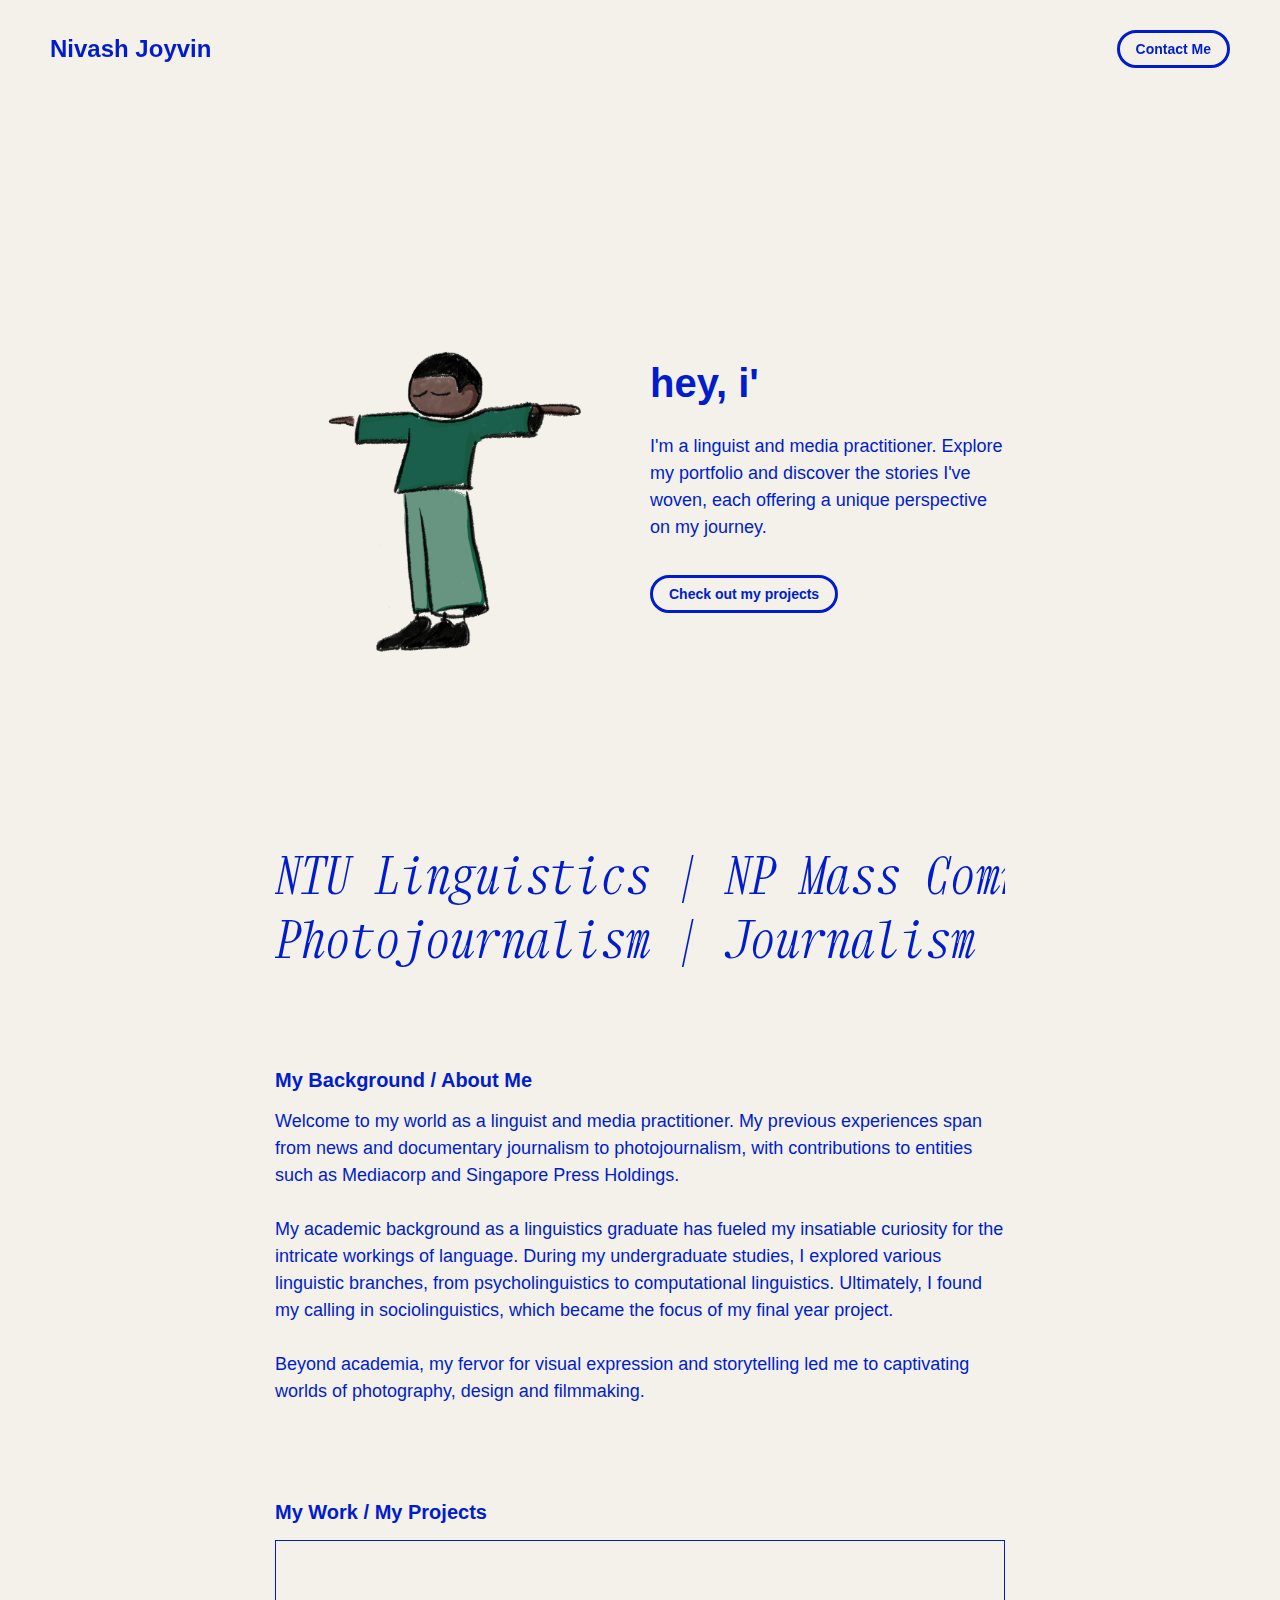
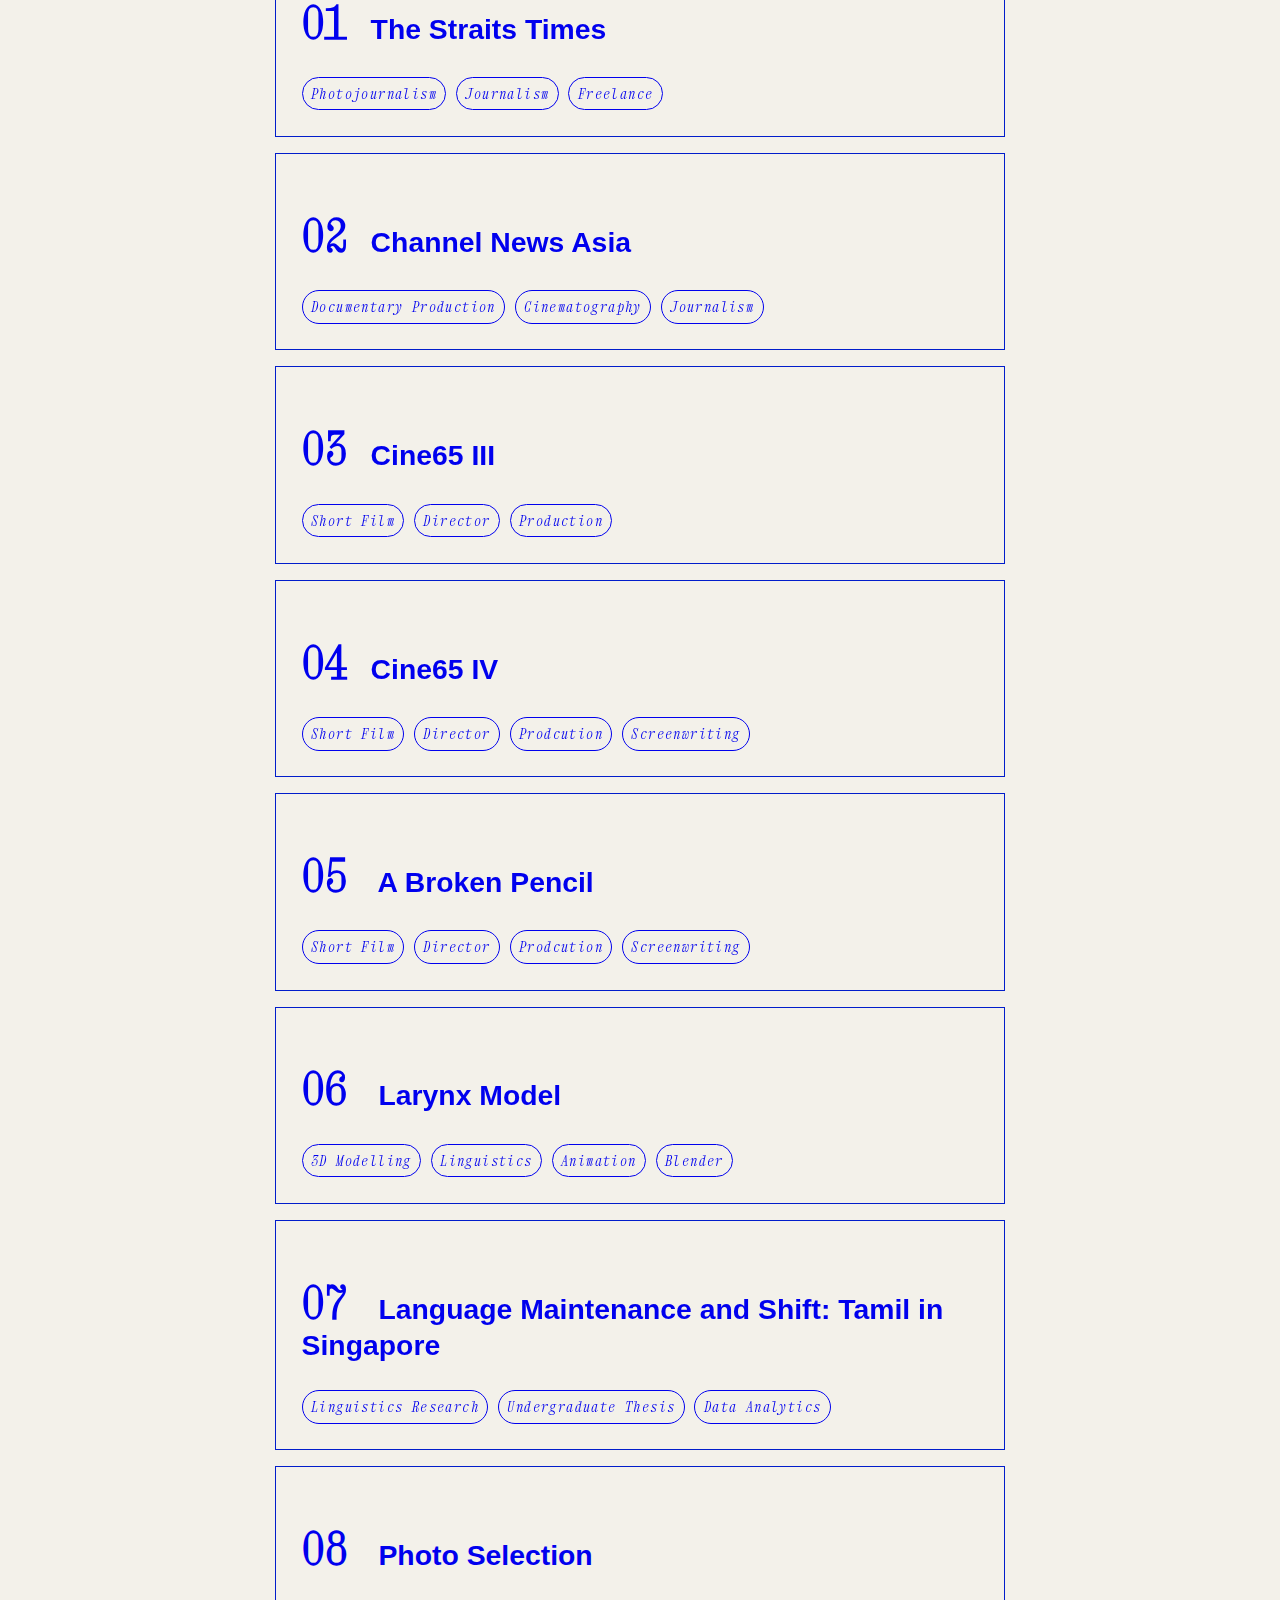
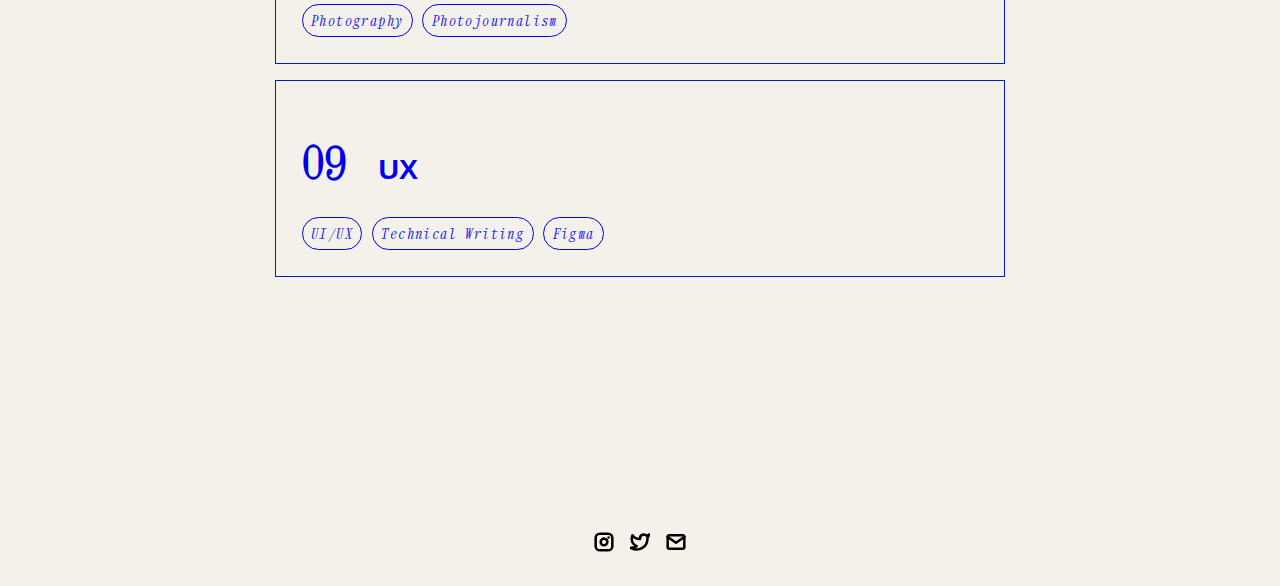
==== commit 43313d8e: "icon_appletouchicon_update_test" ====
--- a/index.html
+++ b/index.html
@@ -14,6 +14,7 @@
       This should be the same across all pages.
      -->
     <link rel="icon" href="../assets/images/meart.png" >
+    <link rel="apple-touch-icon" href="../assets/images/meart.png" >
 		<title>nivash joyvin</title>
     <meta name="description" content="A portfolio template for the Unemployables community.">
     <meta name="viewport" content="width=device-width, initial-scale=1" />
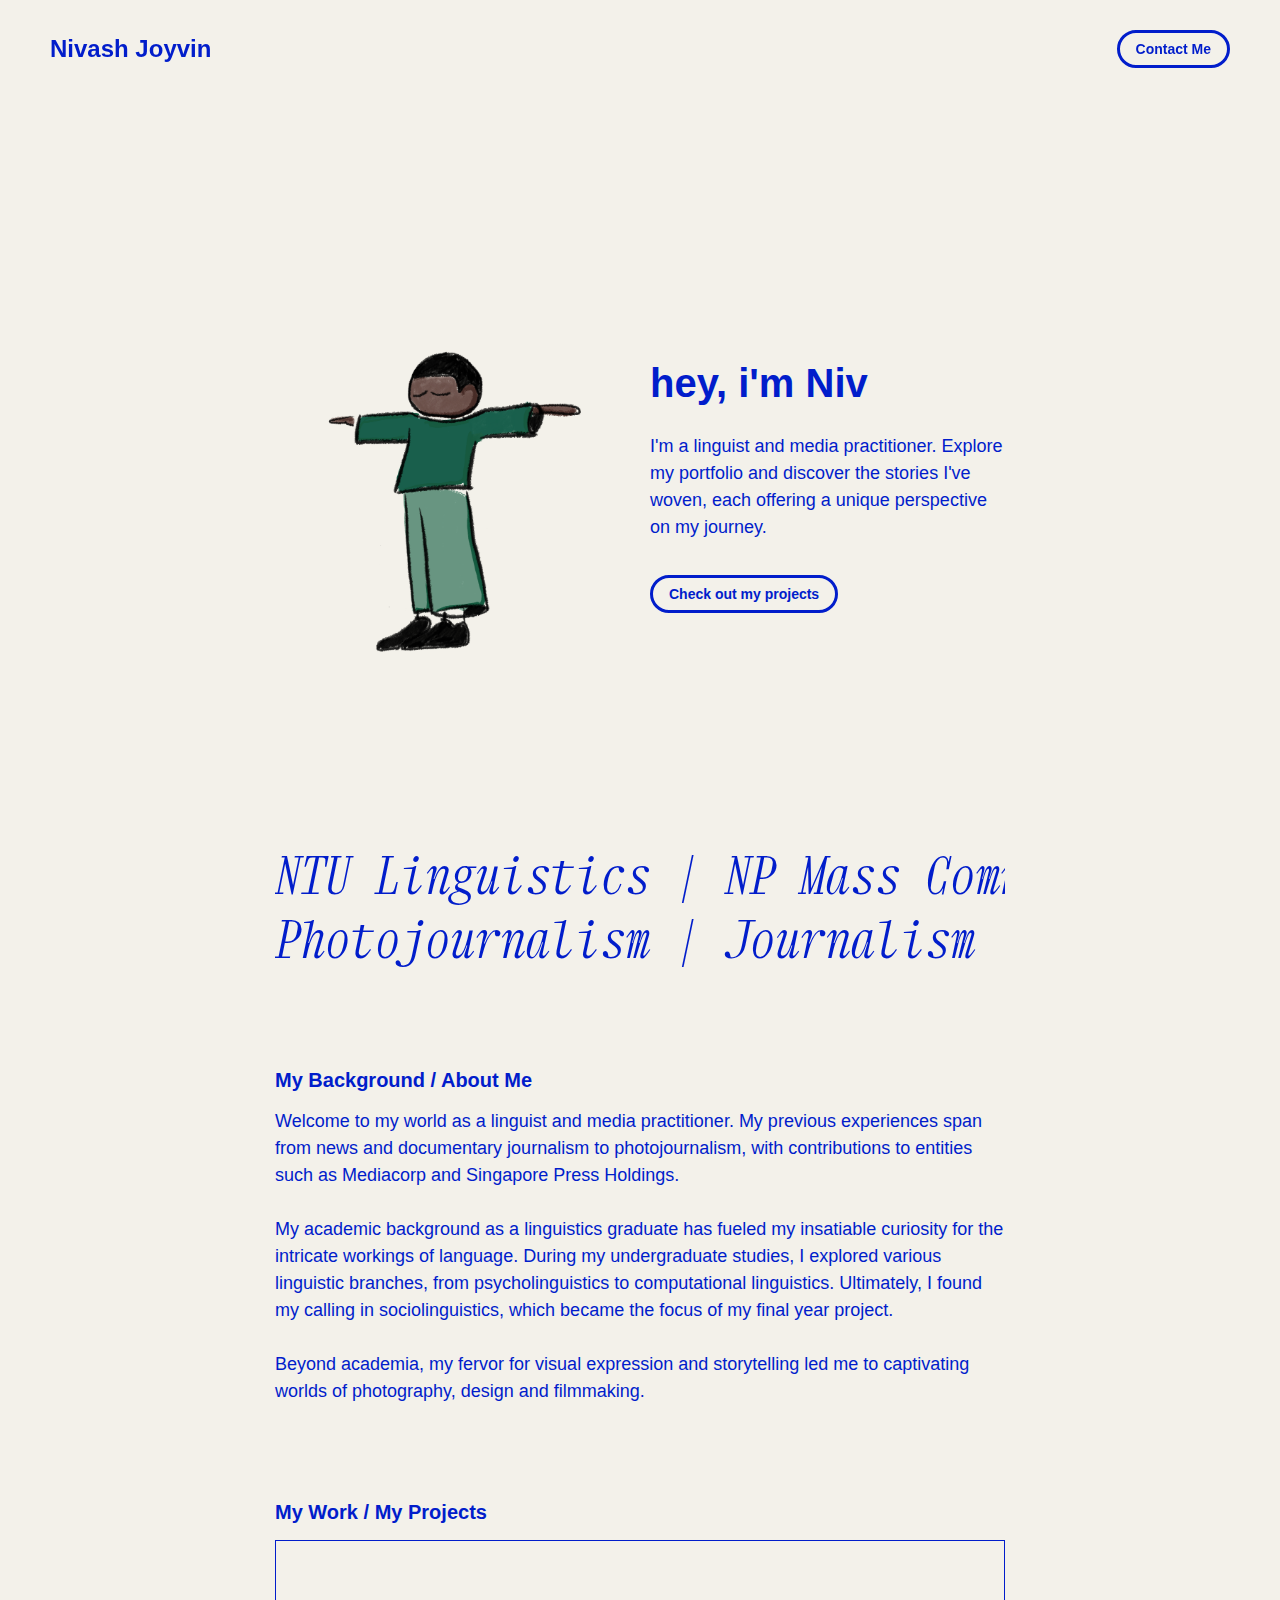
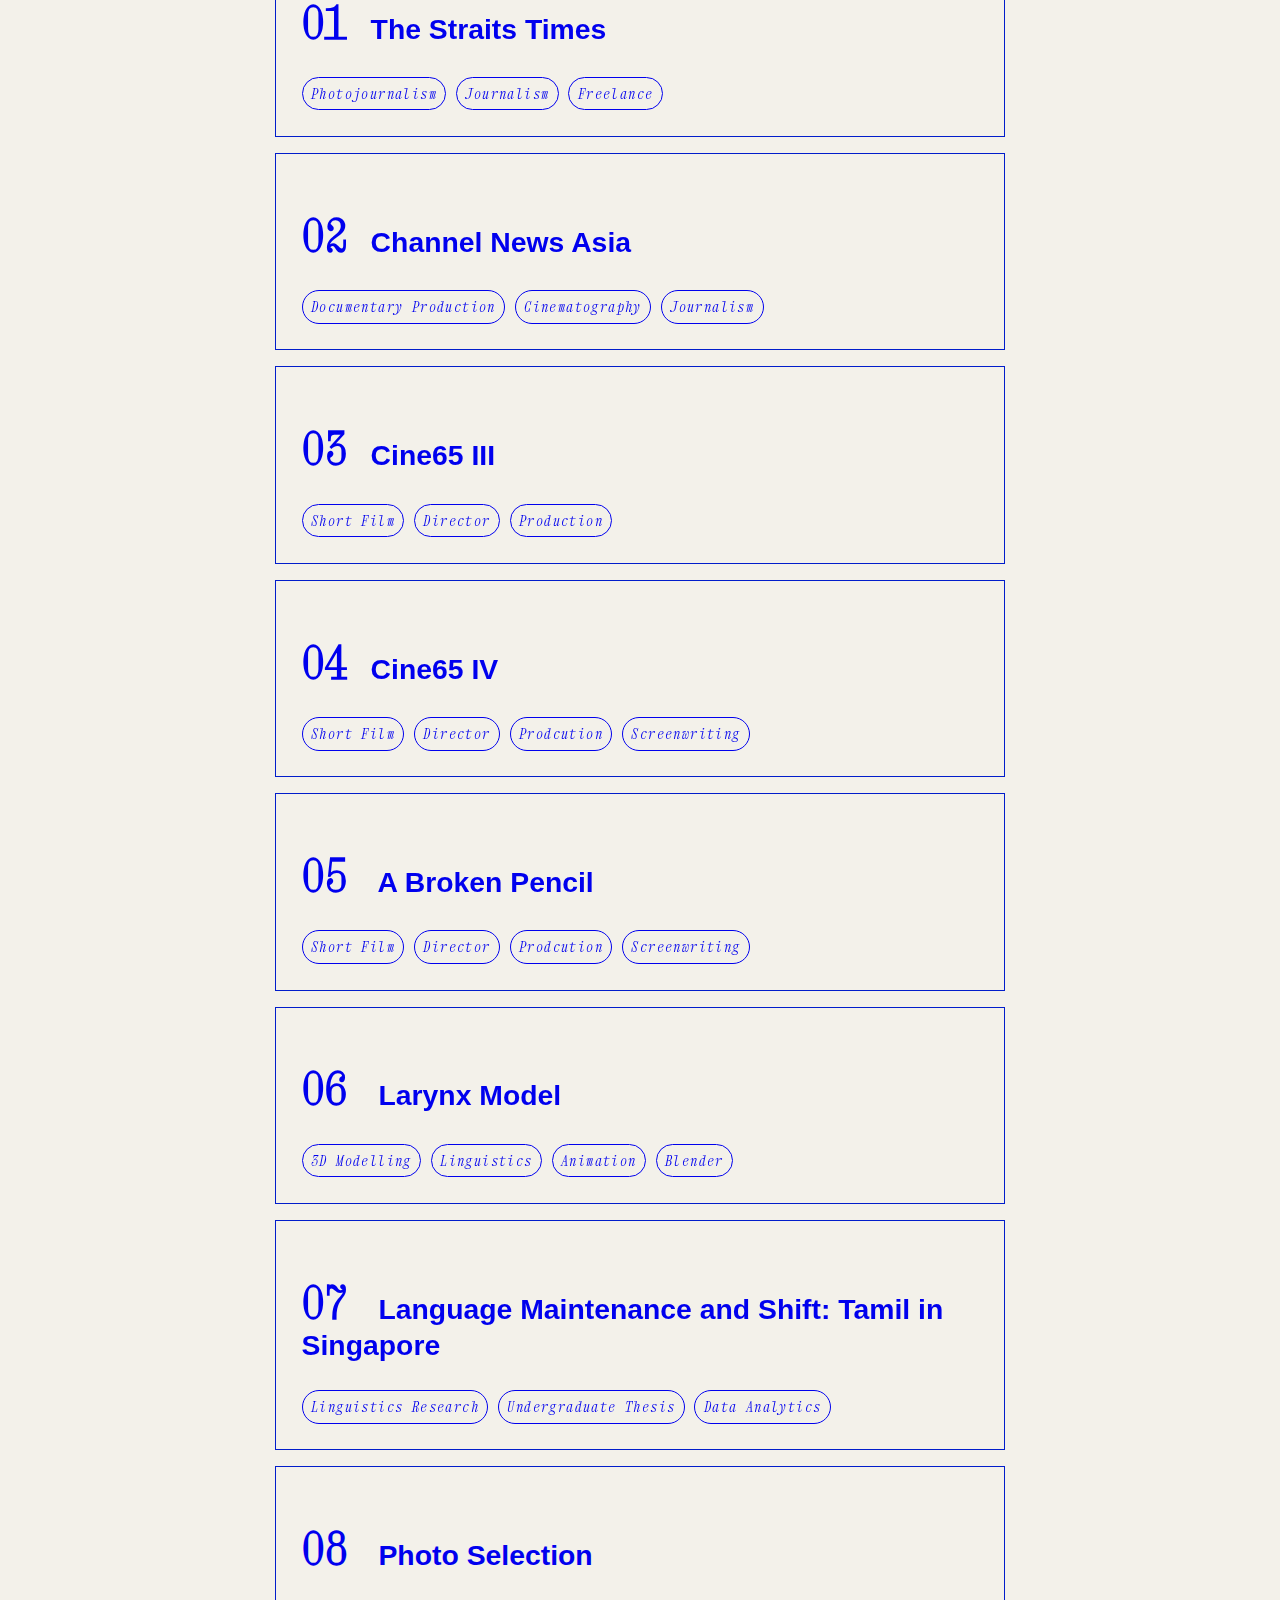
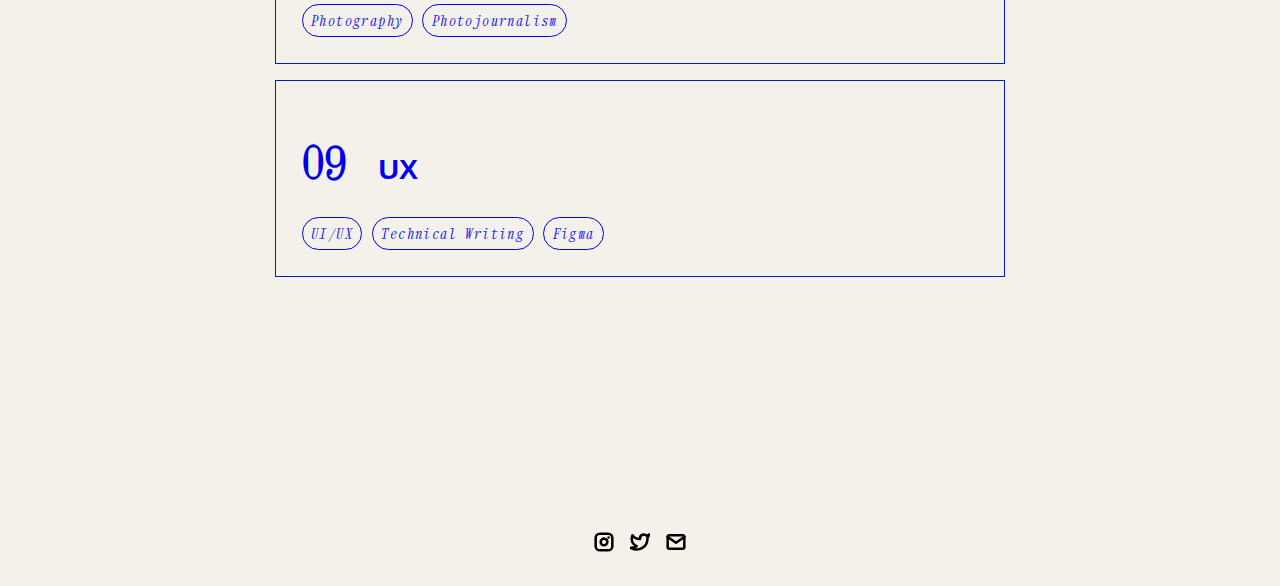
==== commit 0eeb71ae: "apple_touchicon_test2" ====
--- a/index.html
+++ b/index.html
@@ -14,7 +14,7 @@
       This should be the same across all pages.
      -->
     <link rel="icon" href="../assets/images/meart.png" >
-    <link rel="apple-touch-icon" href="../assets/images/meart.png" >
+    <link rel="apple-touch-icon" sizes="180x180" href="../assets/images/meart.png" >
 		<title>nivash joyvin</title>
     <meta name="description" content="A portfolio template for the Unemployables community.">
     <meta name="viewport" content="width=device-width, initial-scale=1" />
